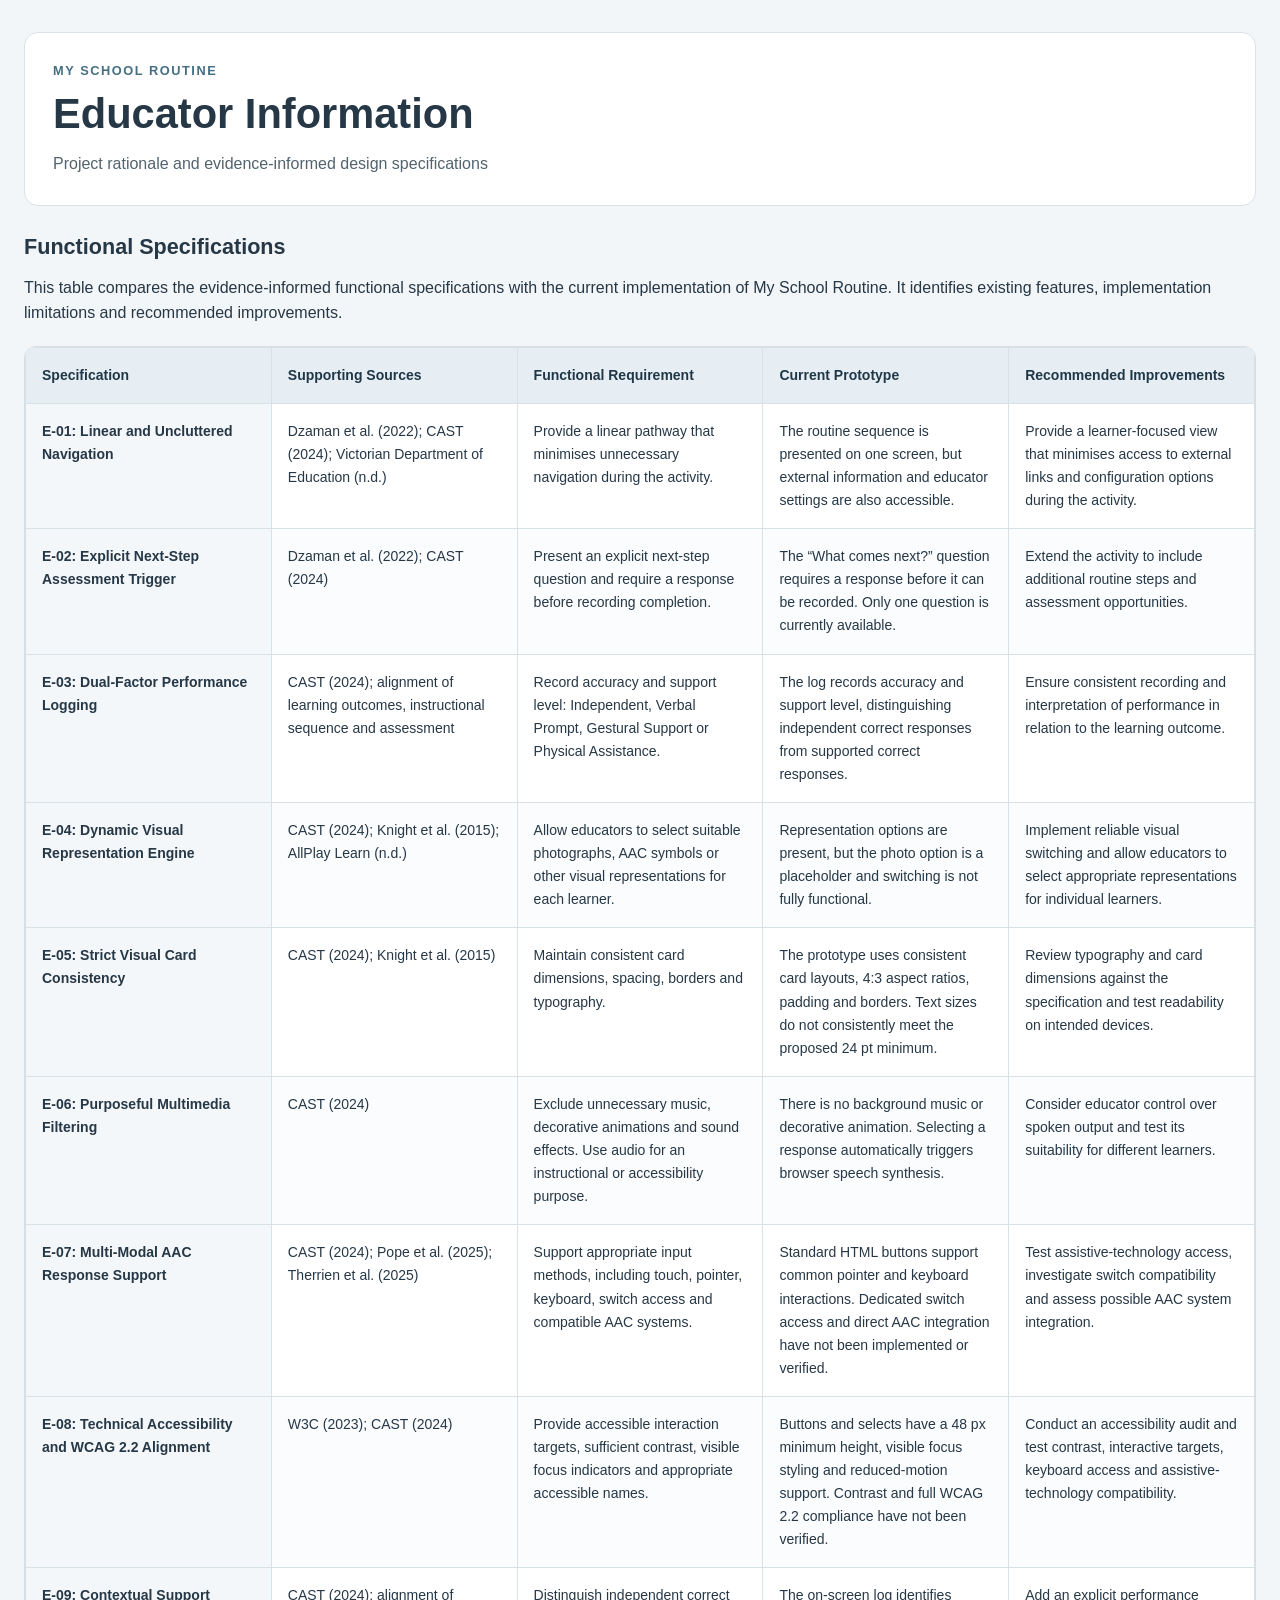
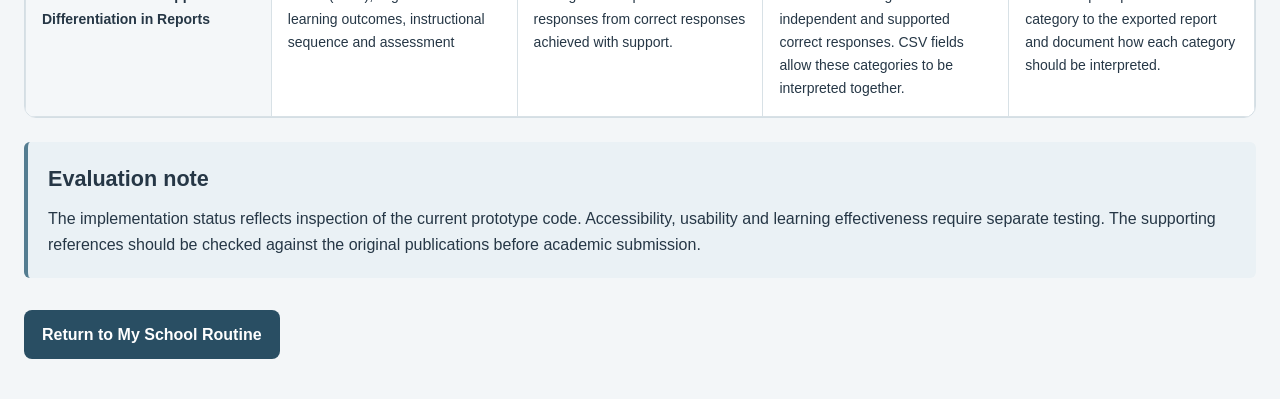
==== tutor-info.html @ 72cf1e5d "Add files via upload" ====
<!DOCTYPE html>
<html lang="en-AU">
<head>
  <meta charset="UTF-8">
  <meta name="viewport" content="width=device-width, initial-scale=1.0">
  <title>Tutor Information | My School Routine</title>
  <link rel="stylesheet" href="tutor-info.css">
</head>

<body>
  <main class="info-container">
    <header class="page-header">
      <p class="eyebrow">MY SCHOOL ROUTINE</p>
      <h1>Educator Information</h1>
      <p class="subtitle">
        Project rationale and evidence-informed design specifications
      </p>
    </header>

    <section class="intro-section">
      <h2>Functional Specifications</h2>
      <p>
        This table compares the evidence-informed functional
        specifications with the current implementation of My School
        Routine. It identifies existing features, implementation
        limitations and recommended improvements.
      </p>
    </section>

    <section class="table-section" aria-label="Design specifications">
      <div class="table-scroll">
        <table class="specifications-table">
          <thead>
            <tr>
              <th scope="col">Specification</th>
              <th scope="col">Supporting Sources</th>
              <th scope="col">Functional Requirement</th>
              <th scope="col">Current Prototype</th>
              <th scope="col">Recommended Improvements</th>
            </tr>
          </thead>

          <tbody>
            <tr>
              <th scope="row">E-01: Linear and Uncluttered Navigation</th>
              <td>Dzaman et al. (2022); CAST (2024); Victorian Department of Education (n.d.)</td>
              <td>Provide a linear pathway that minimises unnecessary navigation during the activity.</td>
              <td>The routine sequence is presented on one screen, but external information and educator settings are also accessible.</td>
              <td>Provide a learner-focused view that minimises access to external links and configuration options during the activity.</td>
            </tr>

            <tr>
              <th scope="row">E-02: Explicit Next-Step Assessment Trigger</th>
              <td>Dzaman et al. (2022); CAST (2024)</td>
              <td>Present an explicit next-step question and require a response before recording completion.</td>
              <td>The “What comes next?” question requires a response before it can be recorded. Only one question is currently available.</td>
              <td>Extend the activity to include additional routine steps and assessment opportunities.</td>
            </tr>

            <tr>
              <th scope="row">E-03: Dual-Factor Performance Logging</th>
              <td>CAST (2024); alignment of learning outcomes, instructional sequence and assessment</td>
              <td>Record accuracy and support level: Independent, Verbal Prompt, Gestural Support or Physical Assistance.</td>
              <td>The log records accuracy and support level, distinguishing independent correct responses from supported correct responses.</td>
              <td>Ensure consistent recording and interpretation of performance in relation to the learning outcome.</td>
            </tr>

            <tr>
              <th scope="row">E-04: Dynamic Visual Representation Engine</th>
              <td>CAST (2024); Knight et al. (2015); AllPlay Learn (n.d.)</td>
              <td>Allow educators to select suitable photographs, AAC symbols or other visual representations for each learner.</td>
              <td>Representation options are present, but the photo option is a placeholder and switching is not fully functional.</td>
              <td>Implement reliable visual switching and allow educators to select appropriate representations for individual learners.</td>
            </tr>

            <tr>
              <th scope="row">E-05: Strict Visual Card Consistency</th>
              <td>CAST (2024); Knight et al. (2015)</td>
              <td>Maintain consistent card dimensions, spacing, borders and typography.</td>
              <td>The prototype uses consistent card layouts, 4:3 aspect ratios, padding and borders. Text sizes do not consistently meet the proposed 24 pt minimum.</td>
              <td>Review typography and card dimensions against the specification and test readability on intended devices.</td>
            </tr>

            <tr>
              <th scope="row">E-06: Purposeful Multimedia Filtering</th>
              <td>CAST (2024)</td>
              <td>Exclude unnecessary music, decorative animations and sound effects. Use audio for an instructional or accessibility purpose.</td>
              <td>There is no background music or decorative animation. Selecting a response automatically triggers browser speech synthesis.</td>
              <td>Consider educator control over spoken output and test its suitability for different learners.</td>
            </tr>

            <tr>
              <th scope="row">E-07: Multi-Modal AAC Response Support</th>
              <td>CAST (2024); Pope et al. (2025); Therrien et al. (2025)</td>
              <td>Support appropriate input methods, including touch, pointer, keyboard, switch access and compatible AAC systems.</td>
              <td>Standard HTML buttons support common pointer and keyboard interactions. Dedicated switch access and direct AAC integration have not been implemented or verified.</td>
              <td>Test assistive-technology access, investigate switch compatibility and assess possible AAC system integration.</td>
            </tr>

            <tr>
              <th scope="row">E-08: Technical Accessibility and WCAG 2.2 Alignment</th>
              <td>W3C (2023); CAST (2024)</td>
              <td>Provide accessible interaction targets, sufficient contrast, visible focus indicators and appropriate accessible names.</td>
              <td>Buttons and selects have a 48 px minimum height, visible focus styling and reduced-motion support. Contrast and full WCAG 2.2 compliance have not been verified.</td>
              <td>Conduct an accessibility audit and test contrast, interactive targets, keyboard access and assistive-technology compatibility.</td>
            </tr>

            <tr>
              <th scope="row">E-09: Contextual Support Differentiation in Reports</th>
              <td>CAST (2024); alignment of learning outcomes, instructional sequence and assessment</td>
              <td>Distinguish independent correct responses from correct responses achieved with support.</td>
              <td>The on-screen log identifies independent and supported correct responses. CSV fields allow these categories to be interpreted together.</td>
              <td>Add an explicit performance category to the exported report and document how each category should be interpreted.</td>
            </tr>
          </tbody>
        </table>
      </div>
    </section>

    <aside class="evaluation-note">
      <h2>Evaluation note</h2>
      <p>
        The implementation status reflects inspection of the current
        prototype code. Accessibility, usability and learning
        effectiveness require separate testing. The supporting
        references should be checked against the original publications
        before academic submission.
      </p>
    </aside>

    <footer class="page-footer">
      <a href="Index.html" class="back-link">
        Return to My School Routine
      </a>
    </footer>
  </main>
</body>
</html>
---- tutor-info.css ----
* {
    box-sizing: border-box;
  }
  
  :root {
    color-scheme: light;
    font-family: Arial, Helvetica, sans-serif;
    color: #263746;
    background: #f3f6f8;
  }
  
  body {
    margin: 0;
    line-height: 1.6;
  }
  
  .info-container {
    width: min(1500px, 100%);
    margin: 0 auto;
    padding: 32px 24px 40px;
  }
  
  .page-header {
    padding: 28px;
    border-radius: 14px;
    background: #ffffff;
    border: 1px solid #dbe3e8;
    margin-bottom: 24px;
  }
  
  .eyebrow {
    margin: 0 0 8px;
    color: #466f83;
    font-size: 0.8rem;
    font-weight: 700;
    letter-spacing: 0.12em;
  }
  
  .page-header h1 {
    margin: 0;
    font-size: clamp(1.8rem, 4vw, 2.6rem);
    line-height: 1.2;
  }
  
  .subtitle {
    margin: 12px 0 0;
    color: #52636d;
  }
  
  .intro-section {
    margin-bottom: 20px;
  }
  
  .intro-section h2,
  .evaluation-note h2 {
    margin: 0 0 10px;
    font-size: 1.35rem;
  }
  
  .intro-section p,
  .evaluation-note p {
    margin: 0;
  }
  
  .table-section {
    width: 100%;
    margin-bottom: 24px;
  }
  
  .table-scroll {
    width: 100%;
    overflow-x: auto;
    background: #ffffff;
    border: 1px solid #d4dee4;
    border-radius: 12px;
    -webkit-overflow-scrolling: touch;
  }
  
  .specifications-table {
    width: 100%;
    min-width: 1100px;
    table-layout: fixed;
    border-collapse: collapse;
    font-size: 0.875rem;
    line-height: 1.65;
  }
  
  .specifications-table th,
  .specifications-table td {
    padding: 16px;
    text-align: left;
    vertical-align: top;
    border: 1px solid #d8e1e6;
    overflow-wrap: anywhere;
  }
  
  .specifications-table thead th {
    background: #e6eef3;
    color: #203747;
    font-weight: 700;
  }
  
  .specifications-table tbody th {
    background: #f4f7f9;
    font-weight: 700;
  }
  
  .specifications-table tbody tr:nth-child(even) td {
    background: #fafcfd;
  }
  
  .specifications-table tbody tr:hover td,
  .specifications-table tbody tr:hover th {
    background: #edf4f7;
  }
  
  .evaluation-note {
    padding: 20px;
    border-left: 4px solid #547d91;
    border-radius: 6px;
    background: #eaf1f5;
    margin-bottom: 24px;
  }
  
  .page-footer {
    padding-top: 8px;
  }
  
  .back-link {
    display: inline-block;
    min-height: 48px;
    padding: 12px 18px;
    border-radius: 8px;
    background: #294e63;
    color: #ffffff;
    text-decoration: none;
    font-weight: 700;
  }
  
  .back-link:hover {
    background: #1e3d4e;
  }
  
  .back-link:focus-visible {
    outline: 3px solid #bd7627;
    outline-offset: 3px;
  }
  
  @media (max-width: 700px) {
    .info-container {
      padding: 16px 12px 28px;
    }
  
    .page-header {
      padding: 20px;
    }
  
    .specifications-table {
      min-width: 1000px;
    }
  }
  
  @media (prefers-reduced-motion: reduce) {
    *,
    *::before,
    *::after {
      scroll-behavior: auto !important;
      animation-duration: 0.01ms !important;
      animation-iteration-count: 1 !important;
      transition-duration: 0.01ms !important;
    }
  }
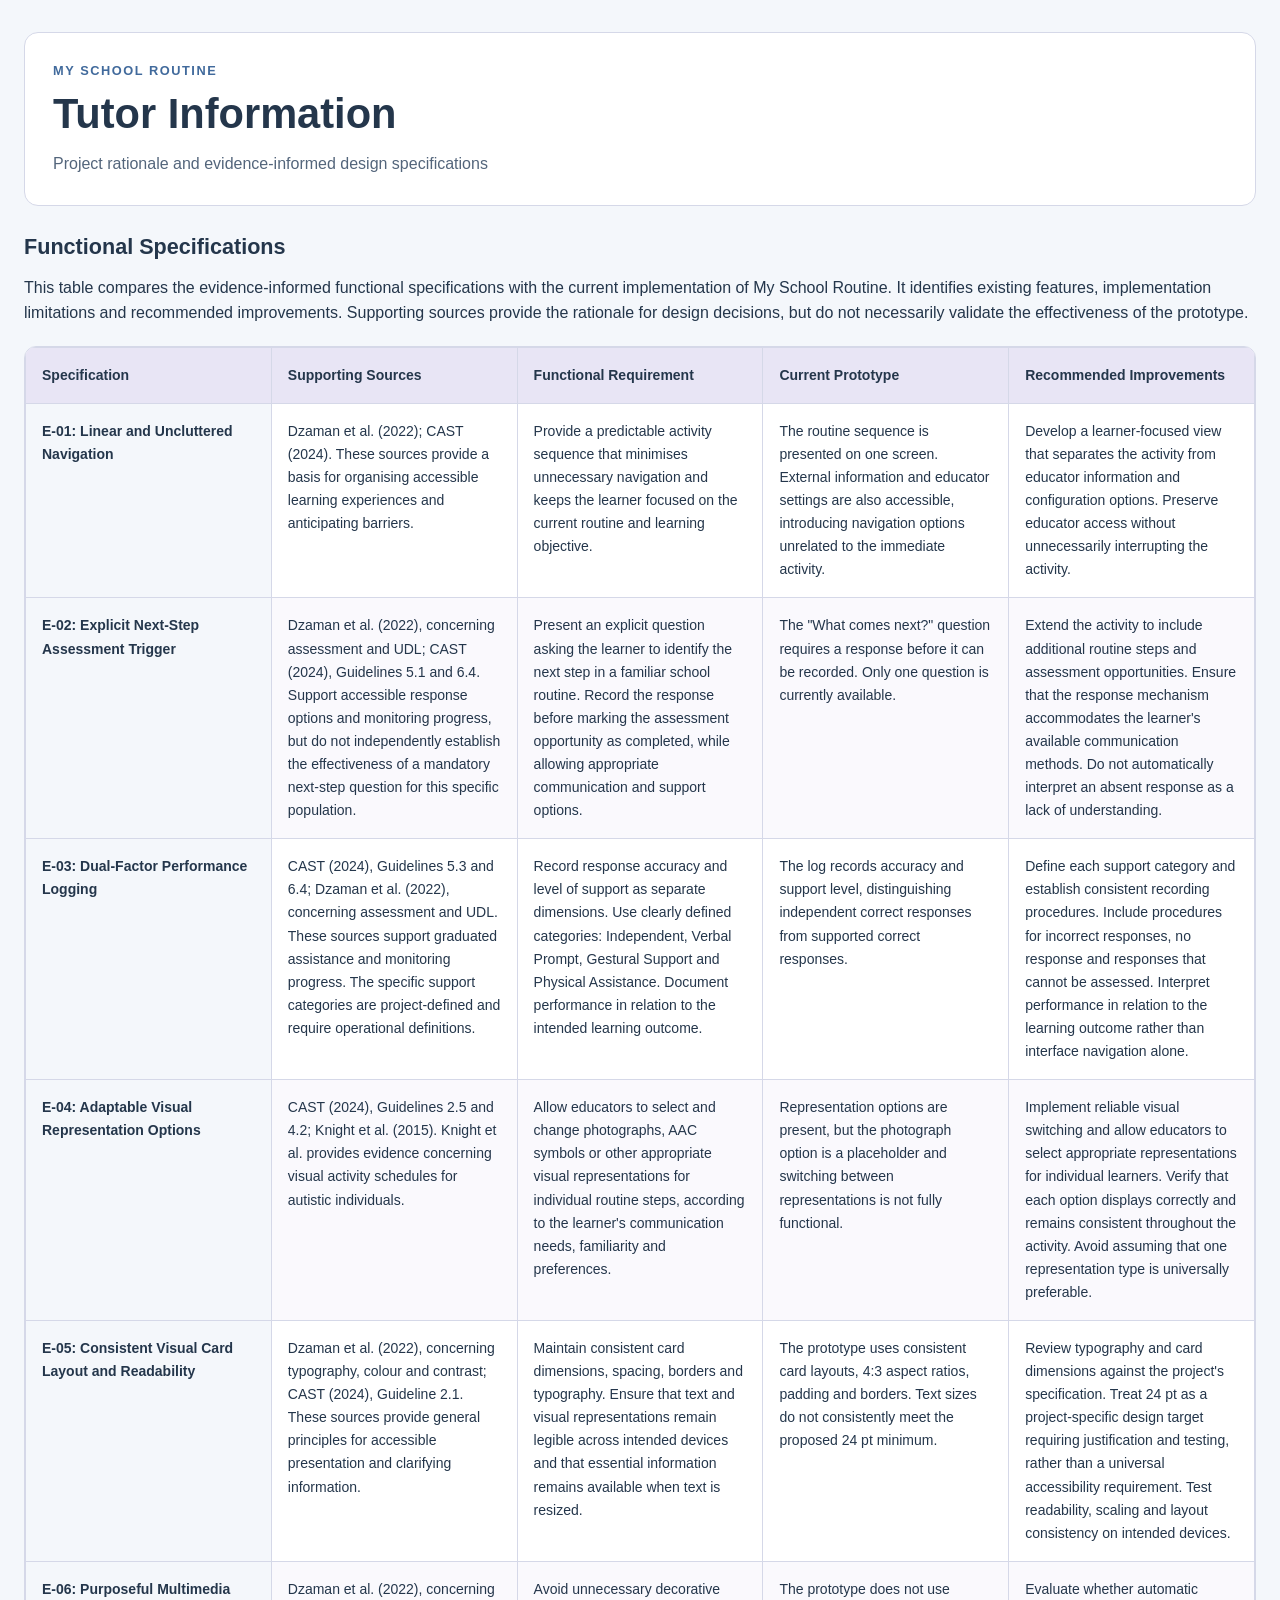
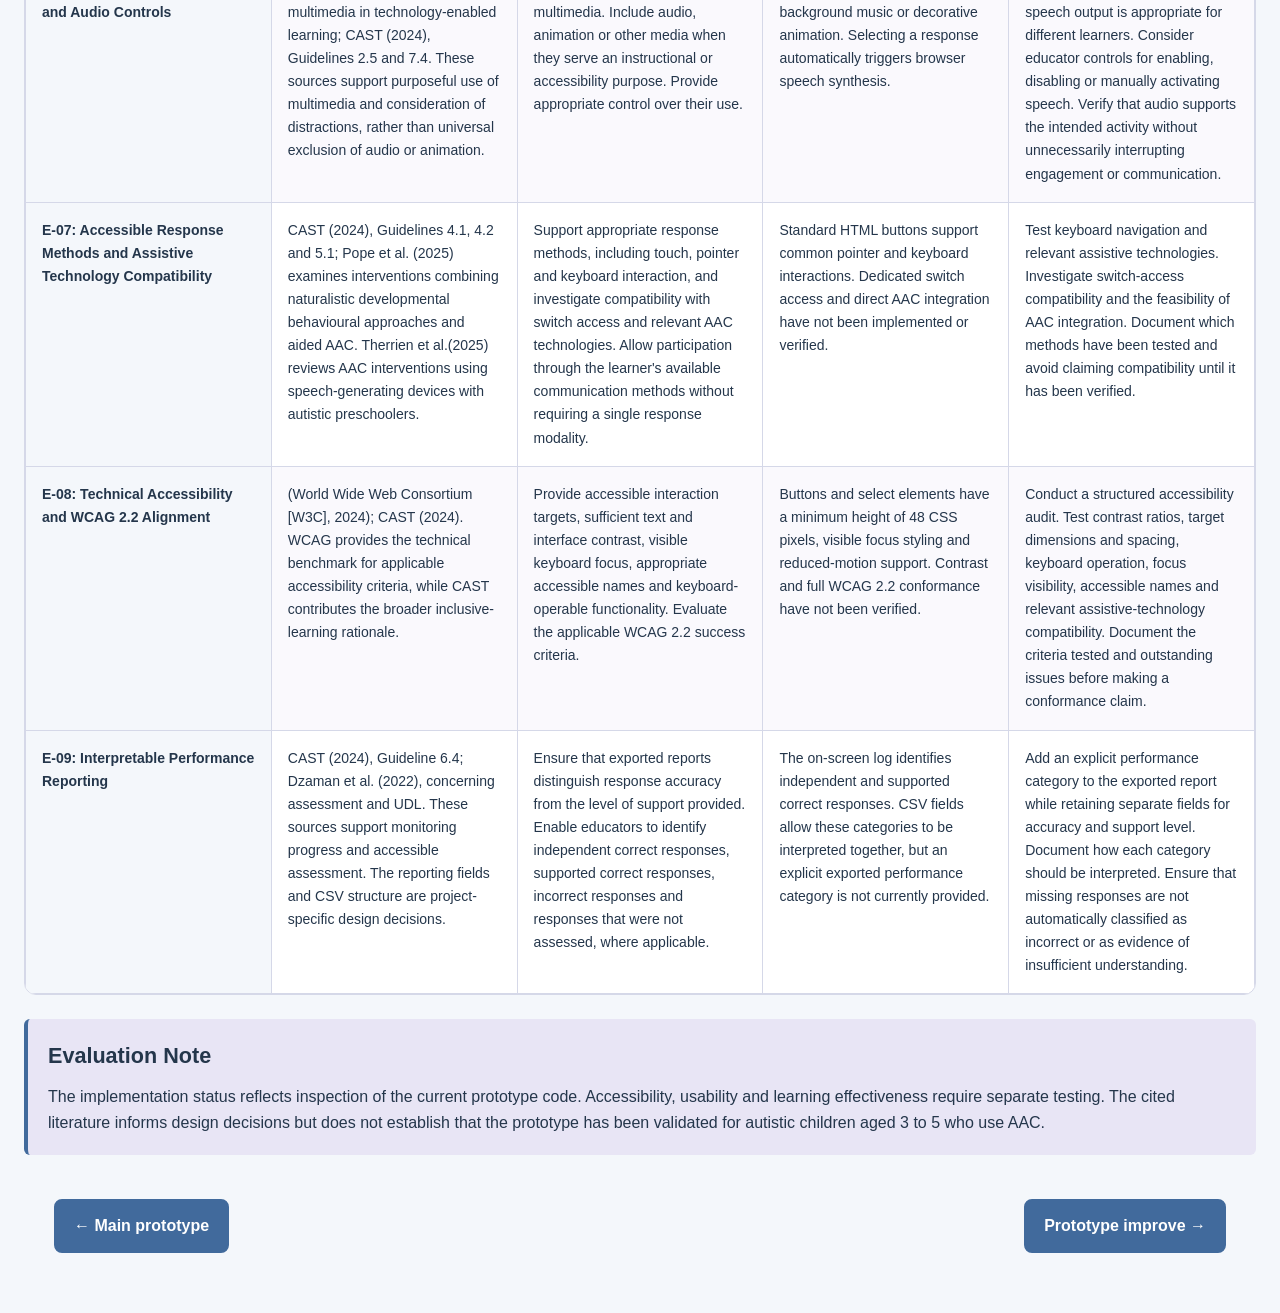
==== commit 3ccdc0eb: "Add files via upload" ====
--- a/tutor-info.html
+++ b/tutor-info.html
@@ -1,141 +1,519 @@
-
 <!DOCTYPE html>
 <html lang="en-AU">
+
 <head>
-  <meta charset="UTF-8">
-  <meta name="viewport" content="width=device-width, initial-scale=1.0">
-  <title>Tutor Information | My School Routine</title>
-  <link rel="stylesheet" href="tutor-info.css">
+    <meta charset="UTF-8">
+    <meta name="viewport" content="width=device-width, initial-scale=1.0">
+
+    <title>Tutor Information | My School Routine</title>
+
+    <link rel="stylesheet" href="tutor-info.css">
 </head>
 
 <body>
-  <main class="info-container">
-    <header class="page-header">
-      <p class="eyebrow">MY SCHOOL ROUTINE</p>
-      <h1>Educator Information</h1>
-      <p class="subtitle">
-        Project rationale and evidence-informed design specifications
-      </p>
-    </header>
-
-    <section class="intro-section">
-      <h2>Functional Specifications</h2>
-      <p>
-        This table compares the evidence-informed functional
-        specifications with the current implementation of My School
-        Routine. It identifies existing features, implementation
-        limitations and recommended improvements.
-      </p>
-    </section>
-
-    <section class="table-section" aria-label="Design specifications">
-      <div class="table-scroll">
-        <table class="specifications-table">
-          <thead>
-            <tr>
-              <th scope="col">Specification</th>
-              <th scope="col">Supporting Sources</th>
-              <th scope="col">Functional Requirement</th>
-              <th scope="col">Current Prototype</th>
-              <th scope="col">Recommended Improvements</th>
-            </tr>
-          </thead>
-
-          <tbody>
-            <tr>
-              <th scope="row">E-01: Linear and Uncluttered Navigation</th>
-              <td>Dzaman et al. (2022); CAST (2024); Victorian Department of Education (n.d.)</td>
-              <td>Provide a linear pathway that minimises unnecessary navigation during the activity.</td>
-              <td>The routine sequence is presented on one screen, but external information and educator settings are also accessible.</td>
-              <td>Provide a learner-focused view that minimises access to external links and configuration options during the activity.</td>
-            </tr>
-
-            <tr>
-              <th scope="row">E-02: Explicit Next-Step Assessment Trigger</th>
-              <td>Dzaman et al. (2022); CAST (2024)</td>
-              <td>Present an explicit next-step question and require a response before recording completion.</td>
-              <td>The “What comes next?” question requires a response before it can be recorded. Only one question is currently available.</td>
-              <td>Extend the activity to include additional routine steps and assessment opportunities.</td>
-            </tr>
-
-            <tr>
-              <th scope="row">E-03: Dual-Factor Performance Logging</th>
-              <td>CAST (2024); alignment of learning outcomes, instructional sequence and assessment</td>
-              <td>Record accuracy and support level: Independent, Verbal Prompt, Gestural Support or Physical Assistance.</td>
-              <td>The log records accuracy and support level, distinguishing independent correct responses from supported correct responses.</td>
-              <td>Ensure consistent recording and interpretation of performance in relation to the learning outcome.</td>
-            </tr>
-
-            <tr>
-              <th scope="row">E-04: Dynamic Visual Representation Engine</th>
-              <td>CAST (2024); Knight et al. (2015); AllPlay Learn (n.d.)</td>
-              <td>Allow educators to select suitable photographs, AAC symbols or other visual representations for each learner.</td>
-              <td>Representation options are present, but the photo option is a placeholder and switching is not fully functional.</td>
-              <td>Implement reliable visual switching and allow educators to select appropriate representations for individual learners.</td>
-            </tr>
-
-            <tr>
-              <th scope="row">E-05: Strict Visual Card Consistency</th>
-              <td>CAST (2024); Knight et al. (2015)</td>
-              <td>Maintain consistent card dimensions, spacing, borders and typography.</td>
-              <td>The prototype uses consistent card layouts, 4:3 aspect ratios, padding and borders. Text sizes do not consistently meet the proposed 24 pt minimum.</td>
-              <td>Review typography and card dimensions against the specification and test readability on intended devices.</td>
-            </tr>
-
-            <tr>
-              <th scope="row">E-06: Purposeful Multimedia Filtering</th>
-              <td>CAST (2024)</td>
-              <td>Exclude unnecessary music, decorative animations and sound effects. Use audio for an instructional or accessibility purpose.</td>
-              <td>There is no background music or decorative animation. Selecting a response automatically triggers browser speech synthesis.</td>
-              <td>Consider educator control over spoken output and test its suitability for different learners.</td>
-            </tr>
-
-            <tr>
-              <th scope="row">E-07: Multi-Modal AAC Response Support</th>
-              <td>CAST (2024); Pope et al. (2025); Therrien et al. (2025)</td>
-              <td>Support appropriate input methods, including touch, pointer, keyboard, switch access and compatible AAC systems.</td>
-              <td>Standard HTML buttons support common pointer and keyboard interactions. Dedicated switch access and direct AAC integration have not been implemented or verified.</td>
-              <td>Test assistive-technology access, investigate switch compatibility and assess possible AAC system integration.</td>
-            </tr>
-
-            <tr>
-              <th scope="row">E-08: Technical Accessibility and WCAG 2.2 Alignment</th>
-              <td>W3C (2023); CAST (2024)</td>
-              <td>Provide accessible interaction targets, sufficient contrast, visible focus indicators and appropriate accessible names.</td>
-              <td>Buttons and selects have a 48 px minimum height, visible focus styling and reduced-motion support. Contrast and full WCAG 2.2 compliance have not been verified.</td>
-              <td>Conduct an accessibility audit and test contrast, interactive targets, keyboard access and assistive-technology compatibility.</td>
-            </tr>
-
-            <tr>
-              <th scope="row">E-09: Contextual Support Differentiation in Reports</th>
-              <td>CAST (2024); alignment of learning outcomes, instructional sequence and assessment</td>
-              <td>Distinguish independent correct responses from correct responses achieved with support.</td>
-              <td>The on-screen log identifies independent and supported correct responses. CSV fields allow these categories to be interpreted together.</td>
-              <td>Add an explicit performance category to the exported report and document how each category should be interpreted.</td>
-            </tr>
-          </tbody>
-        </table>
-      </div>
-    </section>
-
-    <aside class="evaluation-note">
-      <h2>Evaluation note</h2>
-      <p>
-        The implementation status reflects inspection of the current
-        prototype code. Accessibility, usability and learning
-        effectiveness require separate testing. The supporting
-        references should be checked against the original publications
-        before academic submission.
-      </p>
-    </aside>
-
-    <footer class="page-footer">
-      <a href="Index.html" class="back-link">
-        Return to My School Routine
-      </a>
-    </footer>
-  </main>
+
+    <main class="info-container">
+
+        <header class="page-header">
+            <p class="eyebrow">MY SCHOOL ROUTINE</p>
+
+            <h1>Tutor Information</h1>
+
+            <p class="subtitle">
+                Project rationale and evidence-informed design specifications
+            </p>
+        </header>
+
+
+        <section class="intro-section">
+            <h2>Functional Specifications</h2>
+
+            <p>
+                This table compares the evidence-informed functional
+                specifications with the current implementation of My School
+                Routine. It identifies existing features, implementation
+                limitations and recommended improvements. Supporting sources
+                provide the rationale for design decisions, but do not
+                necessarily validate the effectiveness of the prototype.
+            </p>
+        </section>
+
+
+        <section class="table-section"
+                 aria-label="Design specifications">
+
+            <div class="table-scroll">
+
+                <table class="specifications-table">
+
+                    <thead>
+                        <tr>
+                            <th scope="col">Specification</th>
+                            <th scope="col">Supporting Sources</th>
+                            <th scope="col">Functional Requirement</th>
+                            <th scope="col">Current Prototype</th>
+                            <th scope="col">Recommended Improvements</th>
+                        </tr>
+                    </thead>
+
+                    <tbody>
+
+                        <!-- E-01 -->
+
+                        <tr>
+                            <th scope="row">
+                                E-01: Linear and Uncluttered Navigation
+                            </th>
+
+                            <td>
+                                Dzaman et al. (2022); CAST (2024).
+                                These sources provide a basis for organising
+                                accessible learning experiences and
+                                anticipating barriers. 
+                            </td>
+
+                            <td>
+                                Provide a predictable activity sequence
+                                that minimises unnecessary navigation
+                                and keeps the learner focused on the
+                                current routine and learning objective.
+                            </td>
+
+                            <td>
+                                The routine sequence is presented on one
+                                screen. External information and educator
+                                settings are also accessible, introducing
+                                navigation options unrelated to the
+                                immediate activity.
+                            </td>
+
+                            <td>
+                                Develop a learner-focused view that
+                                separates the activity from educator
+                                information and configuration options.
+                                Preserve educator access without
+                                unnecessarily interrupting the activity.
+                            </td>
+                        </tr>
+
+
+                        <!-- E-02 -->
+
+                        <tr>
+                            <th scope="row">
+                                E-02: Explicit Next-Step Assessment Trigger
+                            </th>
+
+                            <td>
+                                Dzaman et al. (2022), concerning assessment
+                                and UDL; CAST (2024), Guidelines 5.1
+                                and 6.4. Support accessible
+                                response options and monitoring progress,
+                                but do not independently establish the
+                                effectiveness of a mandatory next-step
+                                question for this specific population.
+                            </td>
+
+                            <td>
+                                Present an explicit question asking the
+                                learner to identify the next step in a
+                                familiar school routine. Record the
+                                response before marking the assessment
+                                opportunity as completed, while allowing
+                                appropriate communication and support
+                                options.
+                            </td>
+
+                            <td>
+                                The "What comes next?" question requires
+                                a response before it can be recorded.
+                                Only one question is currently available.
+                            </td>
+
+                            <td>
+                                Extend the activity to include additional
+                                routine steps and assessment opportunities.
+                                Ensure that the response mechanism
+                                accommodates the learner's available
+                                communication methods. Do not automatically
+                                interpret an absent response as a lack
+                                of understanding.
+                            </td>
+                        </tr>
+
+
+                        <!-- E-03 -->
+
+                        <tr>
+                            <th scope="row">
+                                E-03: Dual-Factor Performance Logging
+                            </th>
+
+                            <td>
+                                CAST (2024), Guidelines 5.3 and 6.4;
+                                Dzaman et al. (2022), concerning assessment
+                                and UDL. These sources support graduated
+                                assistance and monitoring progress.
+                                The specific support categories are
+                                project-defined and require operational
+                                definitions.
+                            </td>
+
+                            <td>
+                                Record response accuracy and level of
+                                support as separate dimensions.
+                                Use clearly defined categories:
+                                Independent, Verbal Prompt, Gestural
+                                Support and Physical Assistance.
+                                Document performance in relation to
+                                the intended learning outcome.
+                            </td>
+
+                            <td>
+                                The log records accuracy and support
+                                level, distinguishing independent correct
+                                responses from supported correct
+                                responses.
+                            </td>
+
+                            <td>
+                                Define each support category and establish
+                                consistent recording procedures. Include
+                                procedures for incorrect responses,
+                                no response and responses that cannot
+                                be assessed. Interpret performance in
+                                relation to the learning outcome rather
+                                than interface navigation alone.
+                            </td>
+                        </tr>
+
+
+                        <!-- E-04 -->
+
+                        <tr>
+                            <th scope="row">
+                                E-04: Adaptable Visual Representation Options
+                            </th>
+
+                            <td>
+                                CAST (2024), Guidelines 2.5 and 4.2;
+                                Knight et al. (2015).
+                                Knight et al. provides evidence concerning
+                                visual activity schedules for autistic
+                                individuals.
+                            </td>
+
+                            <td>
+                                Allow educators to select and change
+                                photographs, AAC symbols or other
+                                appropriate visual representations for
+                                individual routine steps, according to
+                                the learner's communication needs,
+                                familiarity and preferences.
+                            </td>
+
+                            <td>
+                                Representation options are present,
+                                but the photograph option is a
+                                placeholder and switching between
+                                representations is not fully functional.
+                            </td>
+
+                            <td>
+                                Implement reliable visual switching and
+                                allow educators to select appropriate
+                                representations for individual learners.
+                                Verify that each option displays correctly
+                                and remains consistent throughout the
+                                activity. Avoid assuming that one
+                                representation type is universally
+                                preferable.
+                            </td>
+                        </tr>
+
+
+                        <!-- E-05 -->
+
+                        <tr>
+                            <th scope="row">
+                                E-05: Consistent Visual Card Layout and Readability
+                            </th>
+
+                            <td>
+                                Dzaman et al. (2022), concerning
+                                typography, colour and contrast;
+                                CAST (2024), Guideline 2.1.
+                                These sources provide general principles
+                                for accessible presentation and
+                                clarifying information. 
+                            </td>
+
+                            <td>
+                                Maintain consistent card dimensions,
+                                spacing, borders and typography.
+                                Ensure that text and visual representations
+                                remain legible across intended devices
+                                and that essential information remains
+                                available when text is resized.
+                            </td>
+
+                            <td>
+                                The prototype uses consistent card
+                                layouts, 4:3 aspect ratios, padding
+                                and borders. Text sizes do not
+                                consistently meet the proposed
+                                24 pt minimum.
+                            </td>
+
+                            <td>
+                                Review typography and card dimensions
+                                against the project's specification.
+                                Treat 24 pt as a project-specific
+                                design target requiring justification
+                                and testing, rather than a universal
+                                accessibility requirement. Test
+                                readability, scaling and layout
+                                consistency on intended devices.
+                            </td>
+                        </tr>
+
+
+                        <!-- E-06 -->
+
+                        <tr>
+                            <th scope="row">
+                                E-06: Purposeful Multimedia and Audio Controls
+                            </th>
+
+                            <td>
+                                Dzaman et al. (2022), concerning
+                                multimedia in technology-enabled learning;
+                                CAST (2024), Guidelines 2.5 and 7.4.
+                                These sources support purposeful use
+                                of multimedia and consideration of
+                                distractions, rather than universal
+                                exclusion of audio or animation.
+                            </td>
+
+                            <td>
+                                Avoid unnecessary decorative multimedia.
+                                Include audio, animation or other media
+                                when they serve an instructional or
+                                accessibility purpose. Provide
+                                appropriate control over their use.
+                            </td>
+
+                            <td>
+                                The prototype does not use background
+                                music or decorative animation.
+                                Selecting a response automatically
+                                triggers browser speech synthesis.
+                            </td>
+
+                            <td>
+                                Evaluate whether automatic speech output
+                                is appropriate for different learners.
+                                Consider educator controls for enabling,
+                                disabling or manually activating speech.
+                                Verify that audio supports the intended
+                                activity without unnecessarily
+                                interrupting engagement or communication.
+                            </td>
+                        </tr>
+
+
+                        <!-- E-07 -->
+
+                        <tr>
+                            <th scope="row">
+                                E-07: Accessible Response Methods and
+                                Assistive Technology Compatibility
+                            </th>
+
+                            <td>
+                                CAST (2024), Guidelines 4.1, 4.2 and 5.1;
+                    
+                                Pope et al. (2025) examines interventions
+                                combining naturalistic developmental
+                                behavioural approaches and aided AAC.
+                                Therrien et al.(2025) reviews AAC interventions
+                                using speech-generating devices with
+                                autistic preschoolers. 
+                            </td>
+
+                            <td>
+                                Support appropriate response methods,
+                                including touch, pointer and keyboard
+                                interaction, and investigate compatibility
+                                with switch access and relevant AAC
+                                technologies. Allow participation through
+                                the learner's available communication
+                                methods without requiring a single
+                                response modality.
+                            </td>
+
+                            <td>
+                                Standard HTML buttons support common
+                                pointer and keyboard interactions.
+                                Dedicated switch access and direct AAC
+                                integration have not been implemented
+                                or verified.
+                            </td>
+
+                            <td>
+                                Test keyboard navigation and relevant
+                                assistive technologies. Investigate
+                                switch-access compatibility and the
+                                feasibility of AAC integration.
+                                Document which methods have been tested
+                                and avoid claiming compatibility until
+                                it has been verified.
+                            </td>
+                        </tr>
+
+
+                        <!-- E-08 -->
+
+                        <tr>
+                            <th scope="row">
+                                E-08: Technical Accessibility and WCAG 2.2 Alignment
+                            </th>
+
+                            <td>
+                                (World Wide Web Consortium [W3C], 2024);
+                                CAST (2024).
+                                WCAG provides the technical benchmark
+                                for applicable accessibility criteria,
+                                while CAST contributes the broader
+                                inclusive-learning rationale.
+                            </td>
+
+                            <td>
+                                Provide accessible interaction targets,
+                                sufficient text and interface contrast,
+                                visible keyboard focus, appropriate
+                                accessible names and keyboard-operable
+                                functionality. Evaluate the applicable
+                                WCAG 2.2 success criteria.
+                            </td>
+
+                            <td>
+                                Buttons and select elements have a
+                                minimum height of 48 CSS pixels,
+                                visible focus styling and reduced-motion
+                                support. Contrast and full WCAG 2.2
+                                conformance have not been verified.
+                            </td>
+
+                            <td>
+                                Conduct a structured accessibility audit.
+                                Test contrast ratios, target dimensions
+                                and spacing, keyboard operation,
+                                focus visibility, accessible names
+                                and relevant assistive-technology
+                                compatibility. Document the criteria
+                                tested and outstanding issues before
+                                making a conformance claim.
+                            </td>
+                        </tr>
+
+
+                        <!-- E-09 -->
+
+                        <tr>
+                            <th scope="row">
+                                E-09: Interpretable Performance Reporting
+                            </th>
+
+                            <td>
+                                CAST (2024), Guideline 6.4;
+                                Dzaman et al. (2022), concerning
+                                assessment and UDL. These sources
+                                support monitoring progress and
+                                accessible assessment. The reporting
+                                fields and CSV structure are
+                                project-specific design decisions.
+                            </td>
+
+                            <td>
+                                Ensure that exported reports distinguish
+                                response accuracy from the level of
+                                support provided. Enable educators to
+                                identify independent correct responses,
+                                supported correct responses, incorrect
+                                responses and responses that were not
+                                assessed, where applicable.
+                            </td>
+
+                            <td>
+                                The on-screen log identifies independent
+                                and supported correct responses.
+                                CSV fields allow these categories to
+                                be interpreted together, but an explicit
+                                exported performance category is not
+                                currently provided.
+                            </td>
+
+                            <td>
+                                Add an explicit performance category
+                                to the exported report while retaining
+                                separate fields for accuracy and
+                                support level. Document how each
+                                category should be interpreted.
+                                Ensure that missing responses are
+                                not automatically classified as
+                                incorrect or as evidence of insufficient
+                                understanding.
+                            </td>
+                        </tr>
+
+                    </tbody>
+
+                </table>
+
+            </div>
+
+        </section>
+
+
+        <!-- Evaluation note -->
+
+        <aside class="evaluation-note">
+
+            <h2>Evaluation Note</h2>
+
+            <p>
+                The implementation status reflects inspection of the
+                current prototype code. Accessibility, usability and
+                learning effectiveness require separate testing.
+                The cited literature informs design decisions but
+                does not establish that the prototype has been
+                validated for autistic children aged 3 to 5 who use AAC.
+            </p>
+
+        </aside>
+
+        </section>
+
+
+        <!-- Return link -->
+
+        <footer class="page-footer">
+
+            <a href="index.html" class="back-link back-left">
+                ← Main prototype 
+            </a>
+        
+            <a href="Prototype-B.html" class="back-link back-right">
+                Prototype improve →
+            </a>
+        
+        </footer>
+
+
+
+
+    </main>
+
 </body>
 </html>
-
-
--- a/tutor-info.css
+++ b/tutor-info.css
@@ -6,13 +6,24 @@
   :root {
     color-scheme: light;
     font-family: Arial, Helvetica, sans-serif;
-    color: #263746;
-    background: #f3f6f8;
+    color: #24364B;
+    background: #F4F7FB;
+  
+    --page-background: #F4F7FB;
+    --card-background: #FFFFFF;
+    --text-primary: #24364B;
+    --button-primary: #416A9C;
+    --button-hover: #345781;
+    --border-colour: #D5D8E8;
+    --lavender-accent: #E8E5F5;
+    --focus-colour: #7456A6;
   }
   
   body {
     margin: 0;
     line-height: 1.6;
+    background-color: var(--page-background);
+    color: var(--text-primary);
   }
   
   .info-container {
@@ -21,17 +32,21 @@
     padding: 32px 24px 40px;
   }
   
+  /* =========================================
+     PAGE HEADER
+     ========================================= */
+  
   .page-header {
     padding: 28px;
     border-radius: 14px;
-    background: #ffffff;
-    border: 1px solid #dbe3e8;
+    background-color: var(--card-background);
+    border: 1px solid var(--border-colour);
     margin-bottom: 24px;
   }
   
   .eyebrow {
     margin: 0 0 8px;
-    color: #466f83;
+    color: var(--button-primary);
     font-size: 0.8rem;
     font-weight: 700;
     letter-spacing: 0.12em;
@@ -39,14 +54,19 @@
   
   .page-header h1 {
     margin: 0;
+    color: var(--text-primary);
     font-size: clamp(1.8rem, 4vw, 2.6rem);
     line-height: 1.2;
   }
   
   .subtitle {
     margin: 12px 0 0;
-    color: #52636d;
-  }
+    color: #53657B;
+  }
+  
+  /* =========================================
+     INTRODUCTION
+     ========================================= */
   
   .intro-section {
     margin-bottom: 20px;
@@ -56,6 +76,7 @@
   .evaluation-note h2 {
     margin: 0 0 10px;
     font-size: 1.35rem;
+    color: var(--text-primary);
   }
   
   .intro-section p,
@@ -63,6 +84,10 @@
     margin: 0;
   }
   
+  /* =========================================
+     SPECIFICATIONS TABLE
+     ========================================= */
+  
   .table-section {
     width: 100%;
     margin-bottom: 24px;
@@ -71,8 +96,8 @@
   .table-scroll {
     width: 100%;
     overflow-x: auto;
-    background: #ffffff;
-    border: 1px solid #d4dee4;
+    background-color: var(--card-background);
+    border: 1px solid var(--border-colour);
     border-radius: 12px;
     -webkit-overflow-scrolling: touch;
   }
@@ -91,37 +116,47 @@
     padding: 16px;
     text-align: left;
     vertical-align: top;
-    border: 1px solid #d8e1e6;
+    border: 1px solid var(--border-colour);
     overflow-wrap: anywhere;
   }
   
   .specifications-table thead th {
-    background: #e6eef3;
-    color: #203747;
+    background-color: var(--lavender-accent);
+    color: var(--text-primary);
     font-weight: 700;
   }
   
   .specifications-table tbody th {
-    background: #f4f7f9;
+    background-color: #F4F7FB;
+    color: var(--text-primary);
     font-weight: 700;
   }
   
   .specifications-table tbody tr:nth-child(even) td {
-    background: #fafcfd;
+    background-color: #FAF9FD;
   }
   
   .specifications-table tbody tr:hover td,
   .specifications-table tbody tr:hover th {
-    background: #edf4f7;
-  }
+    background-color: #EFEDF8;
+  }
+  
+  /* =========================================
+     EVALUATION NOTE
+     ========================================= */
   
   .evaluation-note {
     padding: 20px;
-    border-left: 4px solid #547d91;
+    border-left: 4px solid var(--button-primary);
     border-radius: 6px;
-    background: #eaf1f5;
+    background-color: var(--lavender-accent);
     margin-bottom: 24px;
-  }
+    color: var(--text-primary);
+  }
+  
+  /* =========================================
+     FOOTER AND BACK BUTTON
+     ========================================= */
   
   .page-footer {
     padding-top: 8px;
@@ -131,21 +166,41 @@
     display: inline-block;
     min-height: 48px;
     padding: 12px 18px;
+    border: 2px solid var(--button-primary);
     border-radius: 8px;
-    background: #294e63;
-    color: #ffffff;
+    background-color: var(--button-primary);
+    color: #FFFFFF;
     text-decoration: none;
     font-weight: 700;
   }
   
   .back-link:hover {
-    background: #1e3d4e;
+    background-color: var(--button-hover);
+    border-color: var(--button-hover);
+    color: #FFFFFF;
   }
   
   .back-link:focus-visible {
-    outline: 3px solid #bd7627;
+    outline: 3px solid var(--focus-colour);
     outline-offset: 3px;
   }
+  
+  /* =========================================
+     KEYBOARD ACCESSIBILITY
+     ========================================= */
+  
+  a:focus-visible,
+  button:focus-visible,
+  input:focus-visible,
+  select:focus-visible,
+  textarea:focus-visible {
+    outline: 3px solid var(--focus-colour);
+    outline-offset: 3px;
+  }
+  
+  /* =========================================
+     RESPONSIVE DESIGN
+     ========================================= */
   
   @media (max-width: 700px) {
     .info-container {
@@ -160,6 +215,10 @@
       min-width: 1000px;
     }
   }
+  
+  /* =========================================
+     REDUCED MOTION
+     ========================================= */
   
   @media (prefers-reduced-motion: reduce) {
     *,
@@ -171,4 +230,20 @@
       transition-duration: 0.01ms !important;
     }
   }
-  +
+
+  .page-footer {
+    display: flex;
+    justify-content: space-between;
+    align-items: center;
+    width: 100%;
+    padding: 20px 30px;
+}
+
+.back-left {
+    margin-right: auto;
+}
+
+.back-right {
+    margin-left: auto;
+}
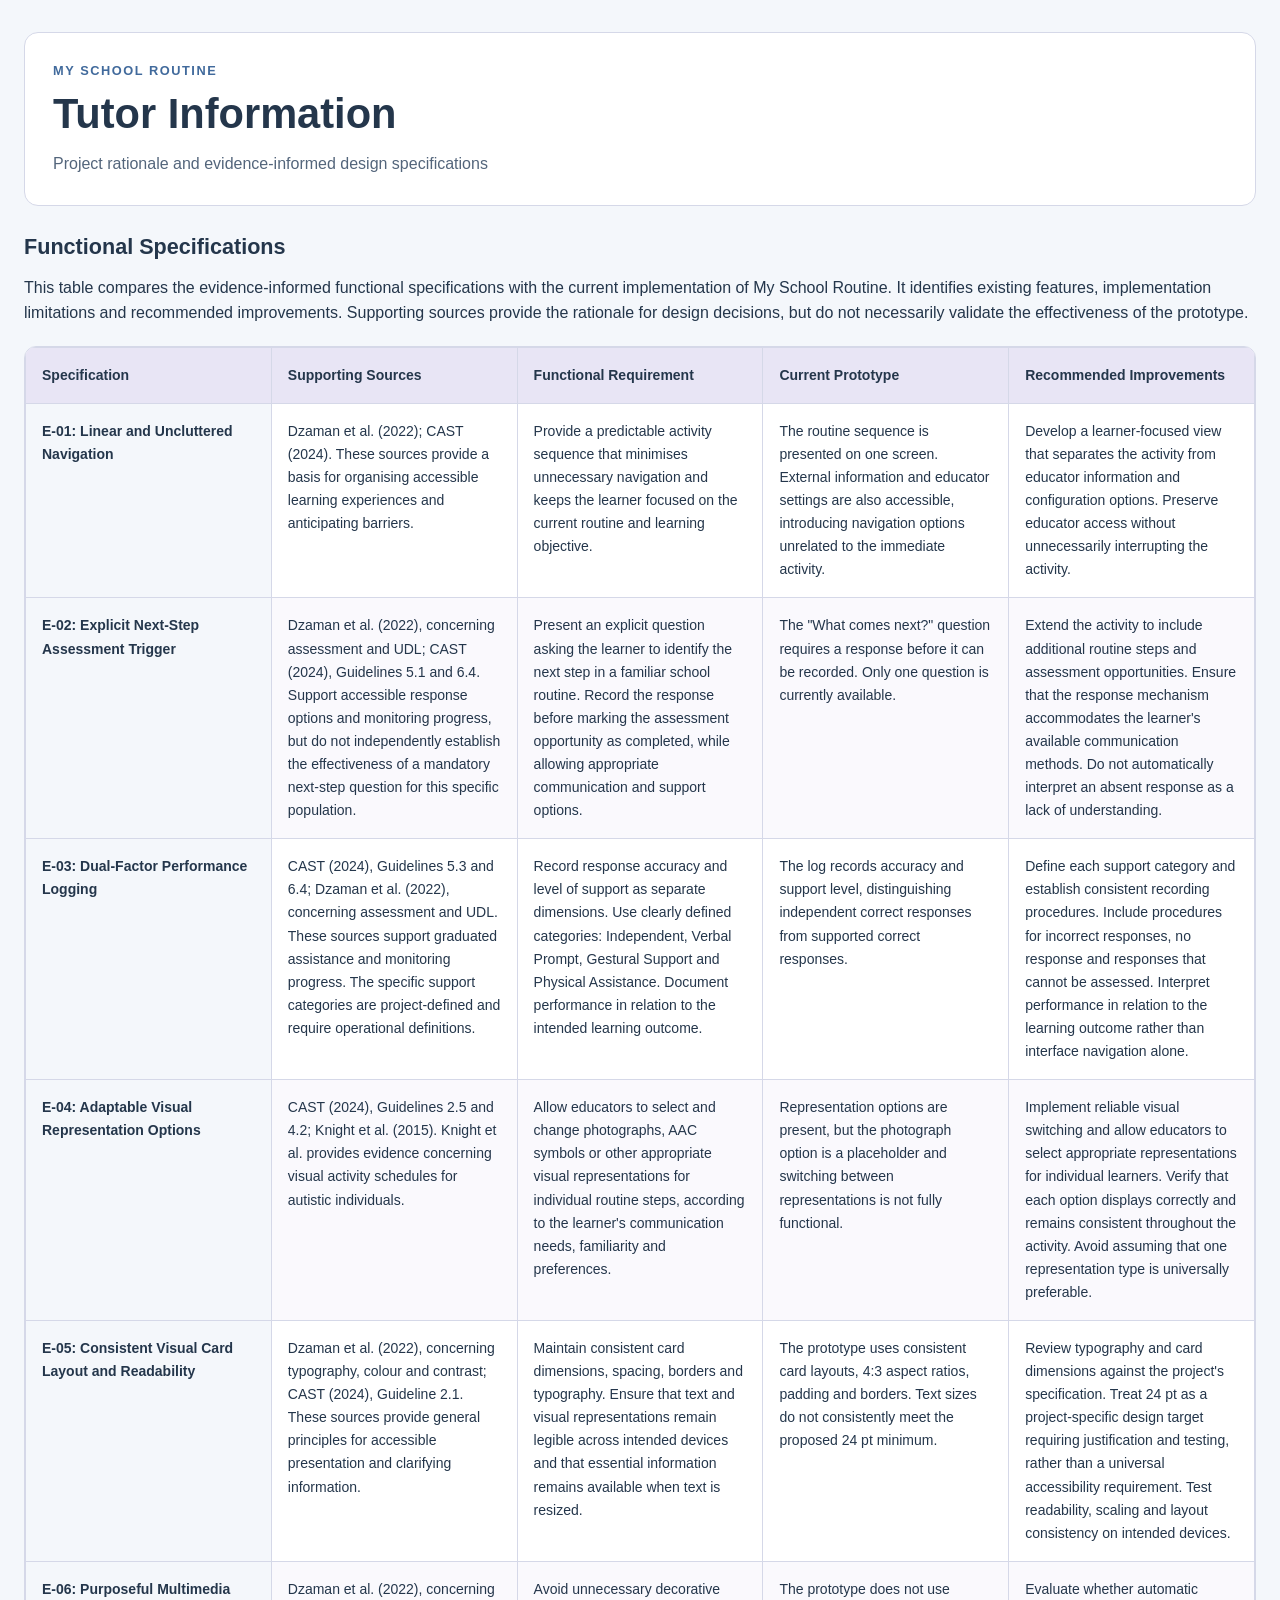
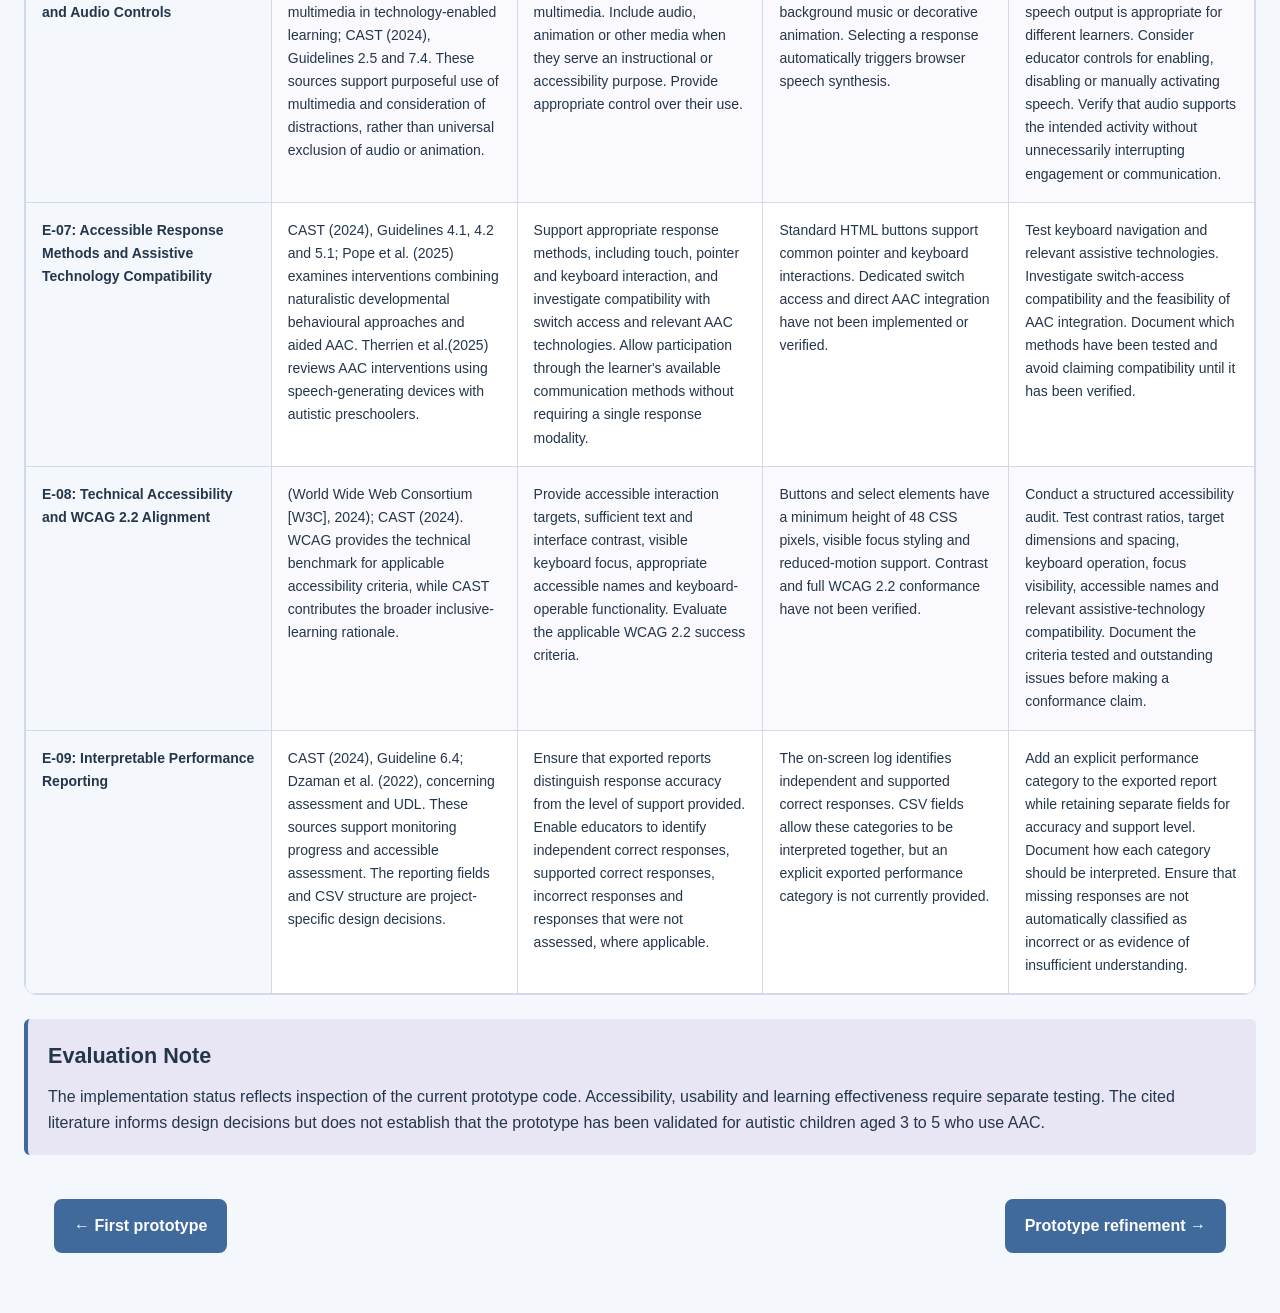
==== commit 3b56f94f: "Update tutor-info.html" ====
--- a/tutor-info.html
+++ b/tutor-info.html
@@ -501,11 +501,11 @@
         <footer class="page-footer">
 
             <a href="index.html" class="back-link back-left">
-                ← Main prototype 
+                ← First prototype 
             </a>
         
             <a href="Prototype-B.html" class="back-link back-right">
-                Prototype improve →
+                Prototype refinement →
             </a>
         
         </footer>
